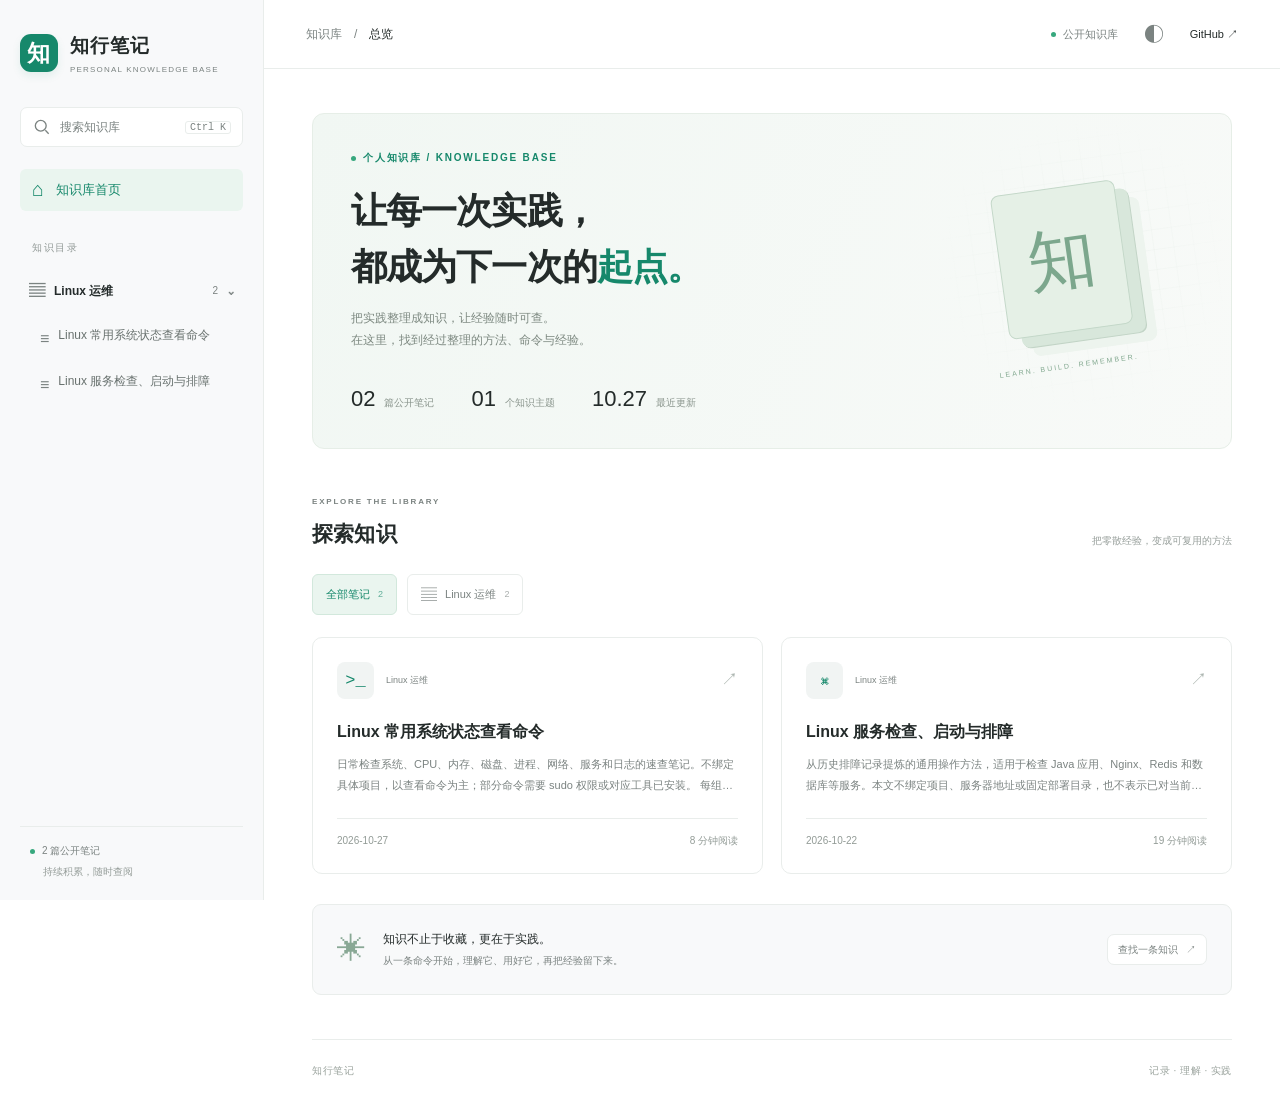
==== index.html @ e5851139 "Publish selected Linux notes and knowledge site" ====
<!doctype html>
<html lang="zh-CN"><head><meta charset="utf-8"><meta name="viewport" content="width=device-width, initial-scale=1"><meta name="description" content="把实践整理成知识，让经验随时可查。"><meta name="color-scheme" content="light dark"><title>知行笔记</title><link rel="stylesheet" href="./assets/style.css"><script src="./assets/app.js" defer></script></head>
<body data-base="./"><a class="skip-link" href="#main">跳到正文</a>
<aside class="sidebar" id="sidebar"><a class="brand" href="./index.html"><span class="brand-mark">知</span><span>知行笔记<small>PERSONAL KNOWLEDGE BASE</small></span></a><button class="search-trigger" type="button"><svg viewBox="0 0 24 24" aria-hidden="true"><circle cx="10.5" cy="10.5" r="6.5"/><path d="m16 16 4 4"/></svg><span>搜索知识库</span><kbd>Ctrl K</kbd></button><nav aria-label="知识库目录"><a class="home-link active" href="./index.html"><span>⌂</span>知识库首页</a><div class="nav-label">知识目录</div><details class="nav-group" open><summary><span class="folder-icon">▤</span>Linux 运维<span class="group-count">2</span></summary><a class="nav-link" href="./articles/linux-system-status-commands.html"><span class="doc-icon">≡</span><span>Linux 常用系统状态查看命令</span></a><a class="nav-link" href="./articles/linux-service-check-start-troubleshooting.html"><span class="doc-icon">≡</span><span>Linux 服务检查、启动与排障</span></a></details></nav><div class="sidebar-footer"><span class="status-dot"></span>2 篇公开笔记<span>持续积累，随时查阅</span></div></aside><button class="mobile-backdrop" aria-label="关闭导航" hidden></button>
<div class="workspace"><header class="topbar"><div class="breadcrumb"><button class="menu-toggle icon-button" aria-label="打开导航" aria-expanded="false">☰</button><a href="./index.html">知识库</a><span>/</span><span>总览</span></div><div class="top-actions"><span class="public-label"><span class="status-dot"></span>公开知识库</span><button class="theme-toggle icon-button" aria-label="切换深浅主题" title="切换深浅主题">◐</button><a class="github-link" href="https://github.com/alcq77/knowledge-base-public" target="_blank" rel="noopener noreferrer">GitHub ↗</a></div></header>
<div class="content-layout home-layout"><main id="main"><section class="hero"><div class="eyebrow"><span class="status-dot"></span>个人知识库 / KNOWLEDGE BASE</div><h1>让每一次实践，<br>都成为下一次的<span>起点。</span></h1><p>把实践整理成知识，让经验随时可查。<br>在这里，找到经过整理的方法、命令与经验。</p><div class="hero-stats"><div><strong>02</strong><span>篇公开笔记</span></div><div><strong>01</strong><span>个知识主题</span></div><div><strong>10.27</strong><span>最近更新</span></div></div><div class="hero-decoration" aria-hidden="true"><div class="decor-grid"></div><span class="decor-book">知</span><span class="decor-label">LEARN. BUILD. REMEMBER.</span></div></section><section class="documents-section"><div class="section-heading"><div><span class="eyebrow">EXPLORE THE LIBRARY</span><h2>探索知识</h2></div><span class="section-note">把零散经验，变成可复用的方法</span></div><div class="category-bar"><button class="category-filter selected" data-category="">全部笔记 <span>2</span></button><button class="category-filter" data-category="Linux 运维"><span class="folder-icon">▤</span>Linux 运维<span>2</span></button></div><div class="document-grid"><a class="document-card" href="./articles/linux-system-status-commands.html"><div class="card-top"><span class="card-icon">>_</span><span class="category-pill">Linux 运维</span><span class="card-arrow">↗</span></div><h3>Linux 常用系统状态查看命令</h3><p>日常检查系统、CPU、内存、磁盘、进程、网络、服务和日志的速查笔记。不绑定具体项目，以查看命令为主；部分命令需要 sudo 权限或对应工具已安装。 每组命令下方附解释或示例。示例 IP 192.0.2.10 为文档专用地址，PID、服务名和</p><div class="card-footer"><time>2026-10-27</time><span>8 分钟阅读</span></div></a><a class="document-card" href="./articles/linux-service-check-start-troubleshooting.html"><div class="card-top"><span class="card-icon">⌘</span><span class="category-pill">Linux 运维</span><span class="card-arrow">↗</span></div><h3>Linux 服务检查、启动与排障</h3><p>从历史排障记录提炼的通用操作方法，适用于检查 Java 应用、Nginx、Redis 和数据库等服务。本文不绑定项目、服务器地址或固定部署目录，也不表示已对当前服务器执行验证。 文中 &lt;服务单元名&gt; 、 &lt;端口&gt; 、 &lt;服务器IP&gt; 、 &lt;</p><div class="card-footer"><time>2026-10-22</time><span>19 分钟阅读</span></div></a></div></section><section class="reading-note"><span class="reading-note-icon">✳</span><div><h3>知识不止于收藏，更在于实践。</h3><p>从一条命令开始，理解它、用好它，再把经验留下来。</p></div><button class="search-trigger" type="button">查找一条知识 <span>↗</span></button></section></main></div><footer class="page-footer">知行笔记<span>记录 · 理解 · 实践</span></footer></div>
<dialog id="search-dialog" aria-labelledby="search-title"><div class="search-header"><svg viewBox="0 0 24 24" aria-hidden="true"><circle cx="10.5" cy="10.5" r="6.5"/><path d="m16 16 4 4"/></svg><label id="search-title" class="sr-only" for="search-input">搜索公开文档</label><input id="search-input" type="search" placeholder="搜索标题、命令或正文…" autocomplete="off"><button class="close-search" aria-label="关闭搜索">Esc</button></div><div id="search-results" aria-live="polite"><p class="search-empty">输入关键词，查找笔记中的知识。</p></div><div class="search-footer">只搜索已公开的文档<span>Enter 打开首条结果 · Esc 关闭</span></div></dialog><div class="toast" role="status" aria-live="polite"></div></body></html>
---- assets/style.css ----
@import url('./highlight.css');
:root{--bg:#fff;--surface:#f8f9fa;--surface-2:#f1f4f3;--text:#242b2a;--muted:#7b8381;--line:#e9edeb;--green:#16886b;--green-soft:#eaf5ef;--sidebar:264px;--shadow:0 16px 60px #102c201f;color-scheme:light;font-family:Inter,-apple-system,BlinkMacSystemFont,"Segoe UI","Microsoft YaHei",sans-serif}
*{box-sizing:border-box}html{scroll-behavior:smooth;scroll-padding-top:90px}body{margin:0;background:var(--bg);color:var(--text);font-size:14px;line-height:1.7}a{color:inherit;text-decoration:none}button,input{font:inherit}button,a,input,summary{touch-action:manipulation}button{cursor:pointer}button:focus-visible,a:focus-visible,input:focus-visible,summary:focus-visible{outline:2px solid var(--green);outline-offset:3px}svg{width:20px;height:20px;fill:none;stroke:currentColor;stroke-width:1.6;flex-shrink:0}.sidebar{width:var(--sidebar);position:fixed;inset:0 auto 0 0;background:var(--surface);border-right:1px solid var(--line);display:flex;flex-direction:column;padding:30px 20px 20px;z-index:30}.brand{display:flex;gap:12px;align-items:center;font-weight:650;font-size:19px;letter-spacing:1px}.brand-mark{display:grid;place-items:center;width:38px;height:38px;background:var(--green);color:white;border-radius:11px;font-family:serif;font-size:23px;box-shadow:0 4px 8px #16886b18}.brand small{display:block;color:var(--muted);font-size:8px;letter-spacing:1.2px;font-weight:500;margin-top:1px}.search-trigger{display:flex;align-items:center;gap:8px;background:var(--bg);border:1px solid var(--line);border-radius:7px;padding:9px 11px;color:var(--muted);text-align:left}.sidebar>.search-trigger{margin:30px 0 22px;font-size:12px}.search-trigger kbd{font:10px monospace;margin-left:auto;border:1px solid var(--line);padding:0 4px;border-radius:3px;white-space:nowrap}nav{overflow:auto;flex:1}.home-link{display:flex;gap:12px;padding:10px 12px;border-radius:6px;font-size:13px}.home-link>span{font-size:20px;line-height:1}.active{background:var(--green-soft);color:var(--green)!important}.nav-label{font-size:10px;letter-spacing:1.5px;color:#929a97;margin:28px 12px 12px}.nav-group{margin-bottom:8px}.nav-group summary{list-style:none;display:flex;align-items:center;gap:9px;padding:9px 9px;font-weight:600;font-size:12px;cursor:pointer}.nav-group summary::-webkit-details-marker{display:none}.nav-group summary:after{content:'⌄';color:var(--muted);font-size:14px}.nav-group:not([open]) summary:after{content:'›'}.folder-icon{font-size:16px;color:var(--muted)}.group-count{margin-left:auto;color:var(--muted);font-size:10px;font-weight:400}.nav-link{display:flex;gap:9px;padding:9px 10px 9px 20px;border-radius:6px;font-size:12px;color:#68716e;line-height:1.6;margin:3px 0}.nav-link:hover,.home-link:hover{background:var(--surface-2)}.doc-icon{font-size:16px;color:var(--muted)}.sidebar-footer{margin-top:22px;padding:15px 10px 0;border-top:1px solid var(--line);font-size:10px;color:var(--muted)}.sidebar-footer>span:last-child{display:block;margin:4px 0 0 13px;font-size:10px;color:#969e9a}.status-dot{width:5px;height:5px;display:inline-block;background:#37a87e;border-radius:50%;margin-right:7px;vertical-align:middle}.workspace{margin-left:var(--sidebar);min-height:100vh}.topbar{height:69px;border-bottom:1px solid var(--line);padding:0 42px;display:flex;align-items:center;justify-content:space-between;position:sticky;top:0;background:var(--bg);z-index:20}.breadcrumb{display:flex;align-items:center;gap:12px;font-size:12px;color:var(--muted)}.breadcrumb>span:last-child{color:var(--text)}.breadcrumb>span:nth-child(2){color:#c6cdc9}.top-actions{display:flex;align-items:center;gap:20px;font-size:11px}.public-label{color:var(--muted)}.icon-button{background:none;border:0;color:var(--muted);font-size:20px;padding:3px 6px}.menu-toggle{display:none}.github-link{font-size:11px}.content-layout{display:grid;grid-template-columns:minmax(0,1fr) 190px;gap:45px;padding:48px 36px 32px 55px;max-width:1320px;margin:auto}main{min-width:0}.home-layout{display:block;padding:44px 48px;max-width:1240px}.eyebrow{font-size:10px;font-weight:600;letter-spacing:1.8px;color:var(--green)}.hero{position:relative;background:linear-gradient(112deg,#f1f7f3,#f8faf8);border:1px solid #e6eee7;border-radius:12px;padding:35px 38px 30px;overflow:hidden}.hero h1{font-size:36px;font-weight:600;letter-spacing:-.9px;line-height:1.55;margin:17px 0 12px;position:relative;z-index:1}.hero h1 span{color:var(--green)}.hero p{font-size:12px;color:#7d8981;line-height:1.9;position:relative;z-index:1}.hero-stats{display:flex;gap:37px;margin-top:28px;position:relative;z-index:1}.hero-stats>div{display:flex;align-items:baseline;gap:9px}.hero-stats strong{font-size:22px;font-weight:500;font-variant-numeric:tabular-nums}.hero-stats span{font-size:10px;color:#8a958d}.hero-decoration{position:absolute;right:36px;top:45px;width:220px;height:210px;transform:rotate(-8deg);color:#80a78e}.decor-grid{position:absolute;inset:-40px;background-image:linear-gradient(#bfd0c326 1px,transparent 1px),linear-gradient(90deg,#bfd0c326 1px,transparent 1px);background-size:20px 20px;mask-image:radial-gradient(ellipse,black,transparent 70%)}.decor-book{position:absolute;left:25px;top:25px;border:1px solid #c4d8c9;background:#e5f0e6;box-shadow:12px 10px 0 #d8e7db,13px 11px 0 #c2d4c6,22px 20px 0 #edf4ee;display:grid;place-items:center;width:125px;height:145px;border-radius:8px;font-family:serif;font-size:68px;color:#7ca78d;font-weight:300}.decor-label{position:absolute;bottom:0;left:10px;font-size:7px;letter-spacing:2px}.documents-section{margin-top:39px}.section-heading{display:flex;align-items:end;justify-content:space-between;gap:15px}.section-heading .eyebrow{font-size:8px;color:var(--muted)}.section-heading h2{font-size:21px;font-weight:600;margin:5px 0 0;letter-spacing:.2px}.section-note{font-size:10px;color:#969e9a;padding-bottom:3px}.category-bar{display:flex;gap:10px;flex-wrap:wrap;margin:22px 0}.category-filter{display:flex;align-items:center;gap:8px;border:1px solid var(--line);border-radius:6px;background:var(--bg);padding:6px 13px;font-size:11px;color:var(--muted)}.category-filter>span:last-child{font-size:9px;opacity:.65}.category-filter.selected{background:var(--green-soft);border-color:#d2e8dc;color:var(--green)}.document-grid{display:grid;grid-template-columns:repeat(2,minmax(0,1fr));gap:18px}.document-card{border:1px solid var(--line);border-radius:10px;padding:24px;transition:transform .15s,border-color .15s,box-shadow .15s}.document-card:hover{transform:translateY(-3px);border-color:#a4ccba;box-shadow:0 9px 22px #234c3610}.card-top{display:flex;align-items:center;gap:12px}.card-icon{background:var(--surface-2);border-radius:8px;width:37px;height:37px;display:grid;place-items:center;color:var(--green);font:17px monospace}.category-pill{font-size:9px;color:var(--muted)}.card-arrow{margin-left:auto;color:#adb6b1;font-size:17px}.document-card h3{font-size:16px;font-weight:600;margin:20px 0 8px;line-height:1.65}.document-card p{color:var(--muted);font-size:11px;line-height:1.9;display:-webkit-box;-webkit-line-clamp:2;-webkit-box-orient:vertical;overflow:hidden;min-height:42px;margin:0}.card-footer{border-top:1px solid var(--line);margin-top:22px;padding-top:13px;display:flex;justify-content:space-between;color:#929b96;font-size:10px}.reading-note{margin-top:30px;background:var(--surface);border:1px solid var(--line);border-radius:9px;padding:20px 24px;display:flex;align-items:center;gap:17px}.reading-note-icon{font-size:29px;color:#89a895}.reading-note h3{font-size:12px;font-weight:500;margin:0}.reading-note p{font-size:10px;color:var(--muted);margin:3px 0 0}.reading-note .search-trigger{margin-left:auto;font-size:10px;padding:6px 10px;white-space:nowrap}.page-footer{display:flex;justify-content:space-between;margin:0 48px;border-top:1px solid var(--line);padding:22px 0 30px;font-size:10px;color:#9aa39d;letter-spacing:.5px}.article-head{padding-bottom:28px;border-bottom:1px solid var(--line);margin-bottom:28px}.article-head h1{font-size:29px;line-height:1.5;letter-spacing:-.5px;margin:14px 0 17px;font-weight:600}.article-meta{display:flex;align-items:center;gap:9px;color:var(--muted);font-size:10px;flex-wrap:wrap}.author-avatar{display:grid;place-items:center;background:var(--green-soft);color:var(--green);width:22px;height:22px;border-radius:50%;font-size:11px}.meta-dot{color:#c6cdc9}.tag-row{display:flex;gap:7px;flex-wrap:wrap;margin-top:17px}.tag{font-size:9px;color:#7d8982;background:var(--surface);border-radius:4px;padding:2px 7px}.markdown-body{font-size:14px;line-height:1.95;overflow-wrap:anywhere}.markdown-body h2{font-size:21px;margin:36px 0 18px;font-weight:600;padding-bottom:10px;border-bottom:1px solid var(--line)}.markdown-body h3{font-size:17px;margin:26px 0 12px}.markdown-body a{color:var(--green);text-decoration:underline;text-underline-offset:3px}.markdown-body p{margin:15px 0}.markdown-body li{margin:5px 0}.markdown-body ul,.markdown-body ol{padding-left:24px}.markdown-body blockquote{border-left:3px solid var(--green);margin:20px 0;padding:1px 20px;background:var(--surface);color:var(--muted)}.markdown-body code{font-family:Consolas,"SFMono-Regular",monospace;font-size:.88em;background:var(--surface-2);border-radius:4px;padding:2px 5px}.markdown-body pre{position:relative;background:#f6f8fa;border:1px solid var(--line);border-radius:8px;padding:36px 18px 17px;overflow:auto;line-height:1.75;font-size:12px}.markdown-body pre code{padding:0;background:none;display:block;font-size:12px}.code-label{position:absolute;top:8px;left:15px;font-size:9px;color:var(--muted);text-transform:uppercase;letter-spacing:.5px}.copy-code{position:absolute;right:9px;top:6px;border:1px solid var(--line);background:var(--bg);color:var(--muted);font-size:10px;border-radius:4px;padding:2px 9px}.markdown-body table{display:block;overflow:auto;border-collapse:collapse;font-size:12px;width:100%;margin:20px 0}.markdown-body th,.markdown-body td{border:1px solid var(--line);padding:10px 13px;text-align:left;min-width:80px}.markdown-body th{background:var(--surface);font-weight:600}.markdown-body img{max-width:100%;height:auto}.markdown-body hr{border:0;border-top:1px solid var(--line);margin:30px 0}.article-end{margin-top:50px;padding:25px 0;border-top:1px solid var(--line);display:flex;justify-content:space-between;font-size:11px;color:var(--muted)}.article-end a{color:var(--green)}.toc{position:sticky;top:100px;align-self:start;max-height:calc(100vh - 130px);overflow:auto;border-left:1px solid var(--line);padding-left:20px}.toc-label{font-size:10px;font-weight:600;margin-bottom:17px;letter-spacing:1px}.toc-link{display:block;font-size:10px;color:var(--muted);line-height:1.65;padding:5px 0}.toc-link.level-3{padding-left:10px;font-size:9px}.toc-link.current{color:var(--green);font-weight:600}.back-top{display:block;border-top:1px solid var(--line);padding-top:15px;margin-top:20px;font-size:10px;color:var(--muted)}dialog{border:1px solid var(--line);border-radius:12px;background:var(--bg);color:var(--text);padding:0;width:min(640px,calc(100vw - 30px));max-height:80vh;margin:12vh auto 0;box-shadow:var(--shadow)}dialog::backdrop{background:#18251e66;backdrop-filter:blur(3px)}.search-header{display:flex;align-items:center;gap:12px;padding:18px;border-bottom:1px solid var(--line);color:var(--muted)}.search-header input{width:100%;background:transparent;color:var(--text);border:none;outline:none;font-size:15px}.close-search{font-size:10px;border:1px solid var(--line);border-radius:4px;background:var(--surface);color:var(--muted);padding:2px 7px}.search-empty{padding:32px 25px;text-align:center;font-size:12px;color:var(--muted)}#search-results{max-height:50vh;overflow:auto}.search-result{display:block;padding:16px 22px;border-bottom:1px solid var(--line)}.search-result:hover{background:var(--surface)}.search-result strong{display:block;font-size:13px}.search-result small{color:var(--green);font-size:10px}.search-result p{font-size:11px;color:var(--muted);margin:5px 0 0}.search-result mark{background:#e2f1aa;color:#245f42}.search-footer{padding:10px 18px;display:flex;justify-content:space-between;gap:10px;font-size:9px;color:var(--muted)}.toast{position:fixed;bottom:25px;left:50%;transform:translateX(-50%);background:var(--text);color:var(--bg);padding:8px 20px;border-radius:6px;opacity:0;pointer-events:none;transition:opacity .2s;z-index:100;font-size:12px}.toast.visible{opacity:1}.sr-only{position:absolute;width:1px;height:1px;overflow:hidden;clip:rect(0,0,0,0)}.skip-link{position:fixed;top:-70px;left:20px;z-index:150;padding:12px;background:var(--bg);color:var(--green)}.skip-link:focus{top:10px}[hidden]{display:none!important}.mobile-backdrop{position:fixed;inset:0;background:#10221866;border:0;z-index:25}
[data-theme=dark]{--bg:#171d1b;--surface:#1d2521;--surface-2:#28322c;--text:#d9e4dd;--muted:#96a69c;--line:#303c34;--green:#6ac69c;--green-soft:#223b2f;color-scheme:dark}[data-theme=dark] .hero{background:linear-gradient(112deg,#21372a,#1e2b23);border-color:#334a39}[data-theme=dark] .hero p{color:#a5b7aa}[data-theme=dark] .hero-decoration{opacity:.35}[data-theme=dark] .markdown-body pre,[data-theme=dark] .hljs{background:#1d2521;color:#d9e4dd}[data-theme=dark] .hljs-keyword,[data-theme=dark] .hljs-selector-tag{color:#d59ac9}[data-theme=dark] .hljs-string{color:#a2c9a9}[data-theme=dark] .hljs-number{color:#a5c4e5}[data-theme=dark] .document-card:hover{border-color:#648c71}
@media(min-width:1500px){:root{--sidebar:280px}.home-layout{padding-top:58px}.hero{padding:45px}.hero h1{font-size:43px}.hero-decoration{right:70px;top:60px}}
@media(max-width:1150px){.content-layout{grid-template-columns:minmax(0,1fr);padding:35px}.toc{display:none}.hero-decoration{right:-25px;opacity:.6}.hero h1{font-size:31px}.hero-stats{gap:20px}.hero-stats>div{gap:5px}.home-layout{padding:30px}.topbar{padding:0 30px}.reading-note .search-trigger{display:none}}
@media(max-width:800px){:root{--sidebar:250px}.sidebar{transform:translateX(-100%);transition:transform .2s}.sidebar.is-open{transform:translateX(0)}.workspace{margin-left:0}.menu-toggle{display:inline-block}.topbar{height:60px;padding:0 18px}.top-actions{gap:12px}.public-label{display:none}.home-layout,.content-layout{padding:25px 20px}.hero{padding:28px 24px}.hero h1{font-size:30px}.hero-decoration{right:0;transform:scale(.8) rotate(-8deg);transform-origin:right center;opacity:.35}.hero-stats{gap:24px}.hero-stats>div{display:block}.hero-stats span{display:block}.hero-stats strong{font-size:22px}.section-note{display:none}.document-card{padding:20px}.document-card h3{font-size:15px}.page-footer{margin:0 20px}.article-head h1{font-size:26px}.search-footer span{display:none}.markdown-body{font-size:14px}}
@media(max-width:520px){.document-grid{grid-template-columns:1fr}.hero-decoration{display:none}.hero h1{font-size:28px}.hero-stats{justify-content:space-between;gap:10px}.hero p{font-size:11px}.hero-stats span{font-size:9px}.reading-note{padding:18px}.reading-note-icon{font-size:22px}.article-meta{font-size:9px}.breadcrumb{gap:8px}.github-link{font-size:10px}.article-end{gap:15px}.markdown-body th,.markdown-body td{padding:8px}.search-header input{font-size:14px}.document-card p{min-height:auto}}
@media(prefers-reduced-motion:reduce){html{scroll-behavior:auto}*{transition:none!important}}
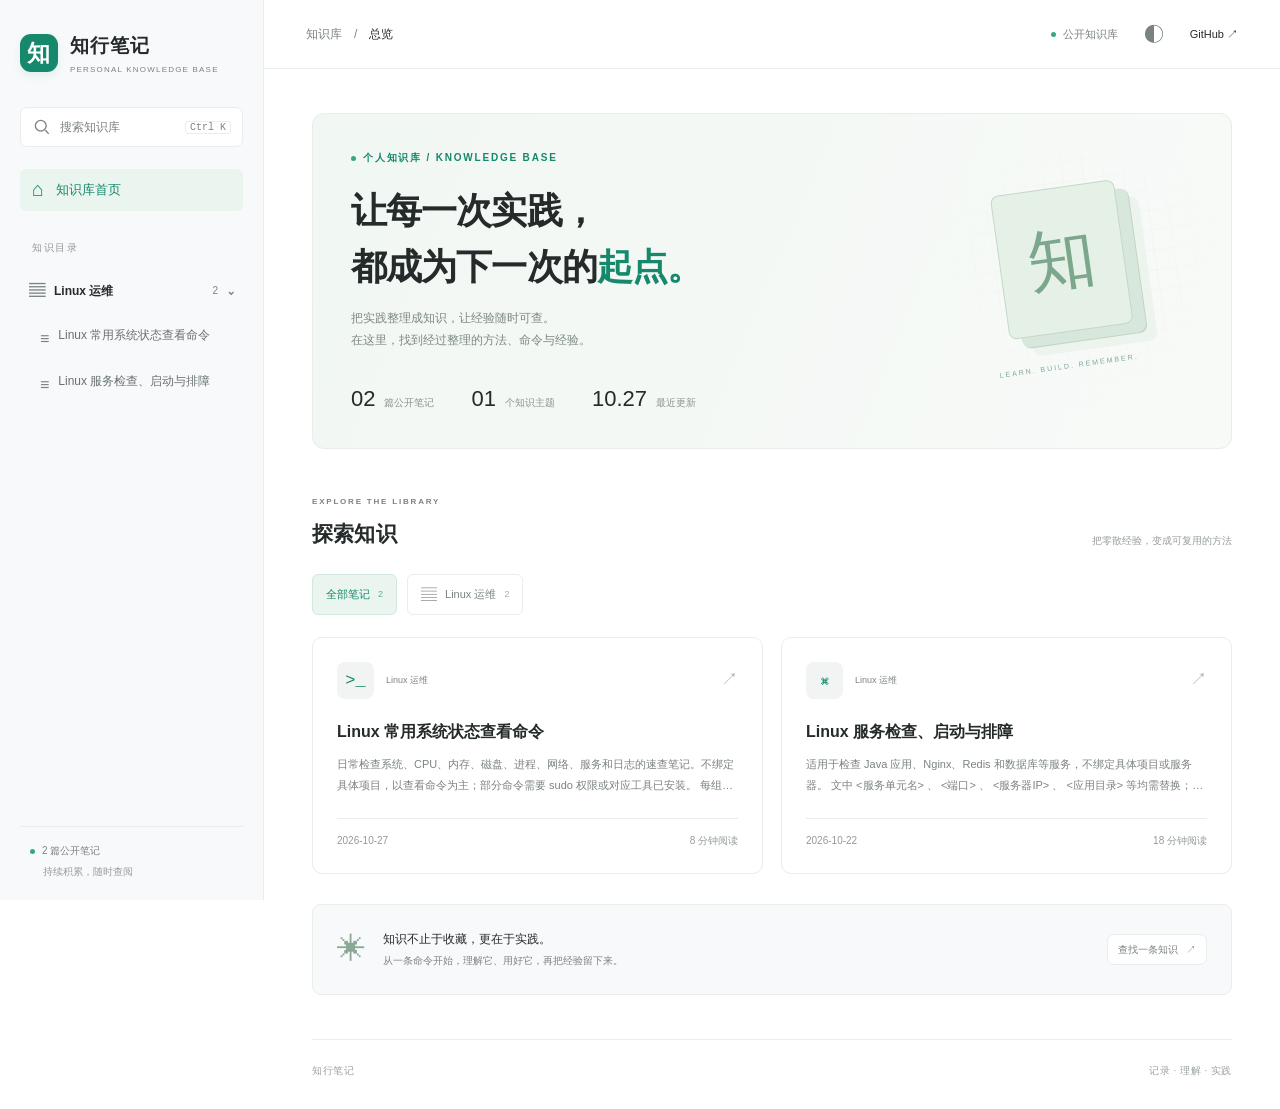
==== commit 777c88ba: "Update document reading and simplify article text" ====
--- a/index.html
+++ b/index.html
@@ -3,5 +3,5 @@
 <body data-base="./"><a class="skip-link" href="#main">跳到正文</a>
 <aside class="sidebar" id="sidebar"><a class="brand" href="./index.html"><span class="brand-mark">知</span><span>知行笔记<small>PERSONAL KNOWLEDGE BASE</small></span></a><button class="search-trigger" type="button"><svg viewBox="0 0 24 24" aria-hidden="true"><circle cx="10.5" cy="10.5" r="6.5"/><path d="m16 16 4 4"/></svg><span>搜索知识库</span><kbd>Ctrl K</kbd></button><nav aria-label="知识库目录"><a class="home-link active" href="./index.html"><span>⌂</span>知识库首页</a><div class="nav-label">知识目录</div><details class="nav-group" open><summary><span class="folder-icon">▤</span>Linux 运维<span class="group-count">2</span></summary><a class="nav-link" href="./articles/linux-system-status-commands.html"><span class="doc-icon">≡</span><span>Linux 常用系统状态查看命令</span></a><a class="nav-link" href="./articles/linux-service-check-start-troubleshooting.html"><span class="doc-icon">≡</span><span>Linux 服务检查、启动与排障</span></a></details></nav><div class="sidebar-footer"><span class="status-dot"></span>2 篇公开笔记<span>持续积累，随时查阅</span></div></aside><button class="mobile-backdrop" aria-label="关闭导航" hidden></button>
 <div class="workspace"><header class="topbar"><div class="breadcrumb"><button class="menu-toggle icon-button" aria-label="打开导航" aria-expanded="false">☰</button><a href="./index.html">知识库</a><span>/</span><span>总览</span></div><div class="top-actions"><span class="public-label"><span class="status-dot"></span>公开知识库</span><button class="theme-toggle icon-button" aria-label="切换深浅主题" title="切换深浅主题">◐</button><a class="github-link" href="https://github.com/alcq77/knowledge-base-public" target="_blank" rel="noopener noreferrer">GitHub ↗</a></div></header>
-<div class="content-layout home-layout"><main id="main"><section class="hero"><div class="eyebrow"><span class="status-dot"></span>个人知识库 / KNOWLEDGE BASE</div><h1>让每一次实践，<br>都成为下一次的<span>起点。</span></h1><p>把实践整理成知识，让经验随时可查。<br>在这里，找到经过整理的方法、命令与经验。</p><div class="hero-stats"><div><strong>02</strong><span>篇公开笔记</span></div><div><strong>01</strong><span>个知识主题</span></div><div><strong>10.27</strong><span>最近更新</span></div></div><div class="hero-decoration" aria-hidden="true"><div class="decor-grid"></div><span class="decor-book">知</span><span class="decor-label">LEARN. BUILD. REMEMBER.</span></div></section><section class="documents-section"><div class="section-heading"><div><span class="eyebrow">EXPLORE THE LIBRARY</span><h2>探索知识</h2></div><span class="section-note">把零散经验，变成可复用的方法</span></div><div class="category-bar"><button class="category-filter selected" data-category="">全部笔记 <span>2</span></button><button class="category-filter" data-category="Linux 运维"><span class="folder-icon">▤</span>Linux 运维<span>2</span></button></div><div class="document-grid"><a class="document-card" href="./articles/linux-system-status-commands.html"><div class="card-top"><span class="card-icon">>_</span><span class="category-pill">Linux 运维</span><span class="card-arrow">↗</span></div><h3>Linux 常用系统状态查看命令</h3><p>日常检查系统、CPU、内存、磁盘、进程、网络、服务和日志的速查笔记。不绑定具体项目，以查看命令为主；部分命令需要 sudo 权限或对应工具已安装。 每组命令下方附解释或示例。示例 IP 192.0.2.10 为文档专用地址，PID、服务名和</p><div class="card-footer"><time>2026-10-27</time><span>8 分钟阅读</span></div></a><a class="document-card" href="./articles/linux-service-check-start-troubleshooting.html"><div class="card-top"><span class="card-icon">⌘</span><span class="category-pill">Linux 运维</span><span class="card-arrow">↗</span></div><h3>Linux 服务检查、启动与排障</h3><p>从历史排障记录提炼的通用操作方法，适用于检查 Java 应用、Nginx、Redis 和数据库等服务。本文不绑定项目、服务器地址或固定部署目录，也不表示已对当前服务器执行验证。 文中 &lt;服务单元名&gt; 、 &lt;端口&gt; 、 &lt;服务器IP&gt; 、 &lt;</p><div class="card-footer"><time>2026-10-22</time><span>19 分钟阅读</span></div></a></div></section><section class="reading-note"><span class="reading-note-icon">✳</span><div><h3>知识不止于收藏，更在于实践。</h3><p>从一条命令开始，理解它、用好它，再把经验留下来。</p></div><button class="search-trigger" type="button">查找一条知识 <span>↗</span></button></section></main></div><footer class="page-footer">知行笔记<span>记录 · 理解 · 实践</span></footer></div>
+<div class="content-layout home-layout"><main id="main"><section class="hero"><div class="eyebrow"><span class="status-dot"></span>个人知识库 / KNOWLEDGE BASE</div><h1>让每一次实践，<br>都成为下一次的<span>起点。</span></h1><p>把实践整理成知识，让经验随时可查。<br>在这里，找到经过整理的方法、命令与经验。</p><div class="hero-stats"><div><strong>02</strong><span>篇公开笔记</span></div><div><strong>01</strong><span>个知识主题</span></div><div><strong>10.27</strong><span>最近更新</span></div></div><div class="hero-decoration" aria-hidden="true"><div class="decor-grid"></div><span class="decor-book">知</span><span class="decor-label">LEARN. BUILD. REMEMBER.</span></div></section><section class="documents-section"><div class="section-heading"><div><span class="eyebrow">EXPLORE THE LIBRARY</span><h2>探索知识</h2></div><span class="section-note">把零散经验，变成可复用的方法</span></div><div class="category-bar"><button class="category-filter selected" data-category="">全部笔记 <span>2</span></button><button class="category-filter" data-category="Linux 运维"><span class="folder-icon">▤</span>Linux 运维<span>2</span></button></div><div class="document-grid"><a class="document-card" href="./articles/linux-system-status-commands.html"><div class="card-top"><span class="card-icon">>_</span><span class="category-pill">Linux 运维</span><span class="card-arrow">↗</span></div><h3>Linux 常用系统状态查看命令</h3><p>日常检查系统、CPU、内存、磁盘、进程、网络、服务和日志的速查笔记。不绑定具体项目，以查看命令为主；部分命令需要 sudo 权限或对应工具已安装。 每组命令下方附解释或示例。示例 IP 192.0.2.10 为文档专用地址，PID、服务名和</p><div class="card-footer"><time>2026-10-27</time><span>8 分钟阅读</span></div></a><a class="document-card" href="./articles/linux-service-check-start-troubleshooting.html"><div class="card-top"><span class="card-icon">⌘</span><span class="category-pill">Linux 运维</span><span class="card-arrow">↗</span></div><h3>Linux 服务检查、启动与排障</h3><p>适用于检查 Java 应用、Nginx、Redis 和数据库等服务，不绑定具体项目或服务器。 文中 &lt;服务单元名&gt; 、 &lt;端口&gt; 、 &lt;服务器IP&gt; 、 &lt;应用目录&gt; 等均需替换；包含占位符的命令不能原样执行。命令按用途分别选用，不需要从头</p><div class="card-footer"><time>2026-10-22</time><span>18 分钟阅读</span></div></a></div></section><section class="reading-note"><span class="reading-note-icon">✳</span><div><h3>知识不止于收藏，更在于实践。</h3><p>从一条命令开始，理解它、用好它，再把经验留下来。</p></div><button class="search-trigger" type="button">查找一条知识 <span>↗</span></button></section></main></div><footer class="page-footer">知行笔记<span>记录 · 理解 · 实践</span></footer></div>
 <dialog id="search-dialog" aria-labelledby="search-title"><div class="search-header"><svg viewBox="0 0 24 24" aria-hidden="true"><circle cx="10.5" cy="10.5" r="6.5"/><path d="m16 16 4 4"/></svg><label id="search-title" class="sr-only" for="search-input">搜索公开文档</label><input id="search-input" type="search" placeholder="搜索标题、命令或正文…" autocomplete="off"><button class="close-search" aria-label="关闭搜索">Esc</button></div><div id="search-results" aria-live="polite"><p class="search-empty">输入关键词，查找笔记中的知识。</p></div><div class="search-footer">只搜索已公开的文档<span>Enter 打开首条结果 · Esc 关闭</span></div></dialog><div class="toast" role="status" aria-live="polite"></div></body></html>
--- a/assets/style.css
+++ b/assets/style.css
@@ -7,3 +7,4 @@
 @media(max-width:800px){:root{--sidebar:250px}.sidebar{transform:translateX(-100%);transition:transform .2s}.sidebar.is-open{transform:translateX(0)}.workspace{margin-left:0}.menu-toggle{display:inline-block}.topbar{height:60px;padding:0 18px}.top-actions{gap:12px}.public-label{display:none}.home-layout,.content-layout{padding:25px 20px}.hero{padding:28px 24px}.hero h1{font-size:30px}.hero-decoration{right:0;transform:scale(.8) rotate(-8deg);transform-origin:right center;opacity:.35}.hero-stats{gap:24px}.hero-stats>div{display:block}.hero-stats span{display:block}.hero-stats strong{font-size:22px}.section-note{display:none}.document-card{padding:20px}.document-card h3{font-size:15px}.page-footer{margin:0 20px}.article-head h1{font-size:26px}.search-footer span{display:none}.markdown-body{font-size:14px}}
 @media(max-width:520px){.document-grid{grid-template-columns:1fr}.hero-decoration{display:none}.hero h1{font-size:28px}.hero-stats{justify-content:space-between;gap:10px}.hero p{font-size:11px}.hero-stats span{font-size:9px}.reading-note{padding:18px}.reading-note-icon{font-size:22px}.article-meta{font-size:9px}.breadcrumb{gap:8px}.github-link{font-size:10px}.article-end{gap:15px}.markdown-body th,.markdown-body td{padding:8px}.search-header input{font-size:14px}.document-card p{min-height:auto}}
 @media(prefers-reduced-motion:reduce){html{scroll-behavior:auto}*{transition:none!important}}
+.attachment-viewer{margin:32px 0;border:1px solid var(--line);border-radius:10px;overflow:hidden;--preview-zoom:1}.preview-title{display:flex;align-items:center;gap:10px;padding:16px 18px;background:var(--surface)}.markdown-body .preview-title h2{font-size:15px;margin:0;padding:0;border:0}.file-type{font-size:9px;color:var(--muted);border:1px solid var(--line);border-radius:4px;padding:1px 5px}.reading-only,.download-original{margin-left:auto;font-size:11px}.reading-only{color:var(--muted)}.preview-toolbar{display:flex;align-items:center;gap:9px;padding:11px 14px;border-block:1px solid var(--line);background:var(--bg);flex-wrap:wrap}.preview-toolbar button,.preview-toolbar select{background:var(--bg);border:1px solid var(--line);color:var(--text);border-radius:5px;padding:4px 9px;font-size:11px}.preview-toolbar button:disabled{opacity:.3;cursor:default}.preview-toolbar select{max-width:200px}.preview-total{font-size:10px;color:var(--muted)}.preview-zoom{margin-left:auto;display:flex;align-items:center;gap:9px;font-size:10px;color:var(--muted)}.preview-content{background:var(--surface);padding:15px}.preview-panel{scroll-margin-top:90px}.page-canvas{overflow:auto;max-height:80vh}.markdown-body .page-canvas img{display:block;width:calc(100% * var(--preview-zoom));max-width:none;height:auto;margin:0 auto;background:white;border:1px solid #dfe4e1}.preview-note{font-size:10px!important;color:var(--muted);line-height:1.8!important;padding:0 4px}.sheet-scroll{max-height:70vh;overflow:auto;background:var(--bg);border:1px solid var(--line)}.markdown-body .sheet-table{display:table;width:max-content;min-width:100%;margin:0;border-collapse:separate;border-spacing:0;font-size:11px}.sheet-table thead th{position:sticky;top:0;z-index:2}.markdown-body .sheet-table th,.markdown-body .sheet-table td{min-width:80px;max-width:360px;border:0;border-right:1px solid var(--line);border-bottom:1px solid var(--line);padding:7px 10px;white-space:pre-wrap}.markdown-body .sheet-table th{background:var(--surface-2)}.markdown-body .sheet-table th:first-child{min-width:45px;color:var(--muted)}
